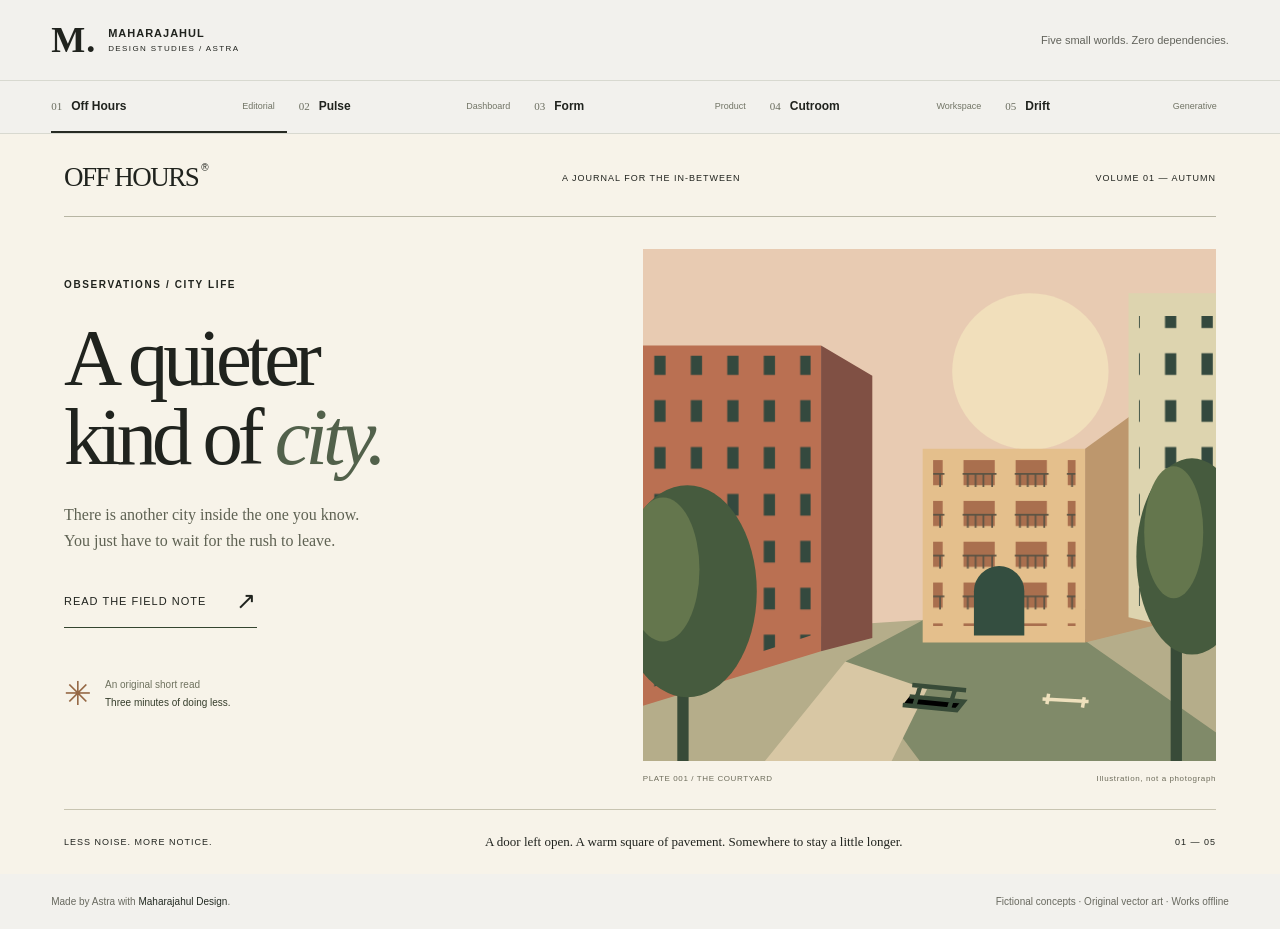
==== samples/index.html @ 19b581c2 "Publish Maharajahul Design with interactive showcase" ====
<!doctype html>
<html lang="en">
<head>
  <meta charset="utf-8">
  <meta name="viewport" content="width=device-width, initial-scale=1">
  <meta name="description" content="Five small, interactive design studies made with Maharajahul Design. No frameworks or external assets.">
  <title>Off Hours · Maharajahul Design</title>
  <link rel="icon" href="data:,">
  <link rel="stylesheet" href="styles.css">
  <script src="app.js" defer></script>
</head>
<body>
  <header class="gallery-bar">
    <a class="gallery-brand" href="#edition"><span class="brand-mark">M.</span><span>MAHARAJAHUL <b>DESIGN STUDIES / ASTRA</b></span></a>
    <span class="gallery-note">Five small worlds. Zero dependencies.</span>
  </header>
  <nav class="gallery-nav" aria-label="Design studies">
    <a href="#edition" aria-current="page"><span>01</span> Off Hours <small>Editorial</small></a>
    <a href="#pulse"><span>02</span> Pulse <small>Dashboard</small></a>
    <a href="#form"><span>03</span> Form <small>Product</small></a>
    <a href="#cutroom"><span>04</span> Cutroom <small>Workspace</small></a>
    <a href="#drift"><span>05</span> Drift <small>Generative</small></a>
  </nav>
  <main>
    <section class="study edition" id="edition" aria-labelledby="edition-title">
      <div class="edition-masthead"><strong>OFF HOURS<span>®</span></strong><span>A JOURNAL FOR THE IN-BETWEEN</span><span>VOLUME 01 — AUTUMN</span></div>
      <div class="edition-grid">
        <div class="edition-copy"><p class="eyebrow">OBSERVATIONS / CITY LIFE</p><h1 id="edition-title">A quieter<br>kind of <em>city.</em></h1><p class="edition-deck">There is another city inside the one you know. You just have to wait for the rush to leave.</p><button class="text-button" id="read-essay">Read the field note <span aria-hidden="true">↗</span></button><div class="edition-byline"><span class="small-sun" aria-hidden="true">✳</span><span>An original short read<br><b>Three minutes of doing less.</b></span></div></div>
        <figure class="city-art">
          <svg viewBox="0 0 660 590" role="img" aria-label="Original geometric illustration of a sunlit city courtyard in terracotta, stone and forest green">
            <defs><pattern id="windows" width="42" height="54" patternUnits="userSpaceOnUse"><rect x="13" y="12" width="13" height="25" fill="#34493e"/></pattern><pattern id="balconies" width="60" height="47" patternUnits="userSpaceOnUse"><path d="M9 8h36v29H9z" fill="#a96f4e"/><path d="M8 24h39M14 24v15M23 24v15M32 24v15M42 24v15" stroke="#5c5343" stroke-width="2"/></pattern></defs>
            <rect width="660" height="590" fill="#e8cbb2"/><circle cx="446" cy="141" r="90" fill="#f1dfbb"/>
            <path d="M0 448 660 405v185H0" fill="#b5ad8a"/><path d="m233 475 176-94 251 176v33H319" fill="#808a69"/>
            <path d="M0 111h205v352L0 526" fill="#ba7052"/><path d="m205 111 59 35v302l-59 15" fill="#805044"/><path d="M0 123h193v322L0 508" fill="url(#windows)"/>
            <path d="M322 230h187v223H322" fill="#e4bf8c"/><path d="m509 230 77-56v260l-77 19" fill="#bd976d"/><path d="M334 243h164v191H334" fill="url(#balconies)"/>
            <path d="M559 51h101v396l-101-23" fill="#ddd4af"/><path d="M571 77h89v334h-89" fill="url(#windows)"/>
            <path d="M381 445v-51a29 29 0 0 1 58 0v51" fill="#344e40"/><path d="m233 475 94 32-41 83H140" fill="#d8c7a4"/>
            <path d="M46 590V410M614 590V370" stroke="#384b38" stroke-width="13"/>
            <g fill="#465b3e"><ellipse cx="51" cy="394" rx="80" ry="122"/><ellipse cx="632" cy="354" rx="64" ry="113"/></g>
            <g fill="#64764d"><ellipse cx="23" cy="369" rx="42" ry="83"/><ellipse cx="611" cy="326" rx="34" ry="76"/></g>
            <path d="m307 515 62 6-8 10-62-6M310 502l62 6M319 504l-7 23m47-19-7 22" stroke="#384b38" stroke-width="5"/>
            <path d="m460 518 53 3m-46-9-2 12m43-8-2 12" stroke="#eee0bc" stroke-width="4"/>
          </svg>
          <figcaption><span>PLATE 001 / THE COURTYARD</span><span>Illustration, not a photograph</span></figcaption>
        </figure>
      </div>
      <div class="edition-foot"><span>LESS NOISE. MORE NOTICE.</span><p>A door left open. A warm square of pavement. Somewhere to stay a little longer.</p><span>01 — 05</span></div>
    </section>

    <section class="study pulse" id="pulse" hidden aria-labelledby="pulse-title">
      <div class="app-heading"><strong class="pulse-brand">p<span>u</span>lse<span class="status-dot"></span></strong><span class="tag">SIMULATED HOME DATA</span><span>Home / Overview</span></div>
      <div class="pulse-title"><div><p class="eyebrow">YOUR ENERGY, IN PERSPECTIVE</p><h1 id="pulse-title">A little more <em>balance.</em></h1></div><div class="segmented" aria-label="Chart period"><button data-period="today" aria-pressed="true">Today</button><button data-period="yesterday" aria-pressed="false">Yesterday</button></div></div>
      <div class="energy-grid">
        <div class="energy-chart"><div class="chart-top"><div><p class="eyebrow">ENERGY CONSUMED</p><div class="big-number"><span id="energy-total">13.4</span><span>kWh</span></div></div><span class="chart-key">● 2-hour intervals</span></div>
          <svg class="consumption-chart" viewBox="0 0 680 210" role="img" aria-labelledby="chart-title"><title id="chart-title">Today's simulated energy consumption in kilowatt-hours per two-hour interval</title><defs><linearGradient id="chart-fill" x1="0" y1="0" x2="0" y2="1"><stop stop-color="#b5dca2" stop-opacity=".65"/><stop offset="1" stop-color="#b5dca2" stop-opacity="0"/></linearGradient></defs><g stroke="#dbe1d6" stroke-dasharray="3 6"><path d="M0 35h680M0 100h680M0 165h680"/></g><path id="energy-area" fill="url(#chart-fill)"/><path id="energy-line" fill="none" stroke="#3f643e" stroke-width="3" stroke-linecap="round" stroke-linejoin="round"/></svg>
          <div class="chart-axis"><span>00:00</span><span>06:00</span><span>12:00</span><span>18:00</span><span>22:00</span></div><p class="chart-detail" id="energy-peak"></p>
        </div>
        <div class="battery-card"><p class="eyebrow">STORED FOR LATER</p><div class="battery-ring"><div><strong>72<span>%</span></strong><span>HOME BATTERY</span></div></div><p>Some sunshine,<br>saved for tonight.</p><span class="battery-note">Illustrative storage level</span></div>
        <div class="energy-insight"><span class="insight-symbol" aria-hidden="true">↳</span><div><p class="eyebrow">YOUR NEXT SMALL CHANGE</p><h2>Let the car charge after dark.</h2><p>Schedule a sample overnight charging session.</p></div><button class="switch" id="charging" aria-pressed="false" aria-label="Schedule overnight charging"><span></span></button></div>
        <p class="charging-note" id="charging-note" aria-live="polite">Not scheduled · no additional energy planned.</p>
      </div>
    </section>

    <section class="study form" id="form" hidden aria-labelledby="form-title">
      <div class="form-heading"><strong>f o r m<span> / objects for living</span></strong><span>THE FIRST COLLECTION — 001</span></div>
      <div class="product-grid"><div class="lamp-stage"><span class="product-plate">STUDY NO. 01<br>THE EVERYDAY LAMP</span>
        <svg viewBox="0 0 640 650" role="img" aria-label="Original adjustable-color table lamp illustration" id="lamp-art"><defs><radialGradient id="lamp-halo"><stop stop-color="#ffdaa0" stop-opacity=".8"/><stop offset="1" stop-color="#ffdaa0" stop-opacity="0"/></radialGradient><linearGradient id="lamp-shade"><stop stop-color="#fff" stop-opacity=".28"/><stop offset=".5" stop-color="#fff" stop-opacity="0"/><stop offset="1" stop-color="#000" stop-opacity=".2"/></linearGradient><radialGradient id="lamp-shadow"><stop stop-color="#3b3027" stop-opacity=".25"/><stop offset="1" stop-color="#3b3027" stop-opacity="0"/></radialGradient></defs>
          <circle cx="320" cy="302" r="214" fill="#e8ddcd"/><ellipse cx="334" cy="555" rx="177" ry="27" fill="url(#lamp-shadow)"/><ellipse id="lamp-light" cx="320" cy="448" rx="205" ry="141" fill="url(#lamp-halo)"/>
          <path d="M369 541c78 30 137-20 184 25" fill="none" stroke="#756d60" stroke-width="3"/>
          <ellipse cx="320" cy="536" rx="95" ry="19" class="lamp-finish"/><rect x="226" y="520" width="188" height="16" rx="7" class="lamp-finish"/><ellipse cx="320" cy="520" rx="94" ry="18" class="lamp-finish"/><ellipse cx="320" cy="519" rx="94" ry="18" fill="url(#lamp-shade)"/>
          <rect x="307" y="261" width="26" height="263" rx="12" class="lamp-finish"/><rect x="307" y="261" width="26" height="263" rx="12" fill="url(#lamp-shade)"/>
          <path d="M167 288c10-111 67-148 153-148s143 37 153 148z" class="lamp-finish"/><path d="M167 288c10-111 67-148 153-148s143 37 153 148z" fill="url(#lamp-shade)"/><ellipse cx="320" cy="288" rx="153" ry="23" class="lamp-finish"/><ellipse cx="320" cy="289" rx="140" ry="14" fill="#ecd7af"/><ellipse cx="320" cy="290" rx="65" ry="8" fill="#fff0d1"/>
        </svg><span class="product-caption">Soft edges. A warm place to land.</span></div>
        <div class="product-copy"><p class="eyebrow">LESS, BUT A LITTLE BETTER.</p><h1 id="form-title">Good light.<br><em>Quiet company.</em></h1><p class="product-description">One considered curve. A pool of warm light. A small object that makes the end of the day feel like yours.</p><div class="product-price">£148 <span>Concept price · not for sale</span></div>
          <fieldset class="finishes"><legend>01 / Finish <span id="finish-label">Terracotta</span></legend><label style="--swatch:#ae6046"><input type="radio" name="finish" value="Terracotta" checked><span>Terracotta</span></label><label style="--swatch:#e2dbc8"><input type="radio" name="finish" value="Chalk"><span>Chalk</span></label><label style="--swatch:#454a44"><input type="radio" name="finish" value="Graphite"><span>Graphite</span></label></fieldset>
          <div class="light-control"><label for="brightness">02 / Light level <output id="light-output" for="brightness">70%</output></label><input id="brightness" type="range" min="0" max="100" value="70"></div><button class="product-action" id="review-lamp">Review your configuration <span aria-hidden="true">↗</span></button><p class="product-detail">A local interactive concept. No account. No checkout.</p>
        </div>
      </div>
    </section>

    <section class="study cutroom" id="cutroom" hidden aria-labelledby="cutroom-title">
      <div class="cutroom-heading"><strong><span aria-hidden="true">▧</span> CUTROOM</strong><span id="cutroom-title">A day, in four moments <b>Browser editor study</b></span><span class="tag">LOCAL PREVIEW</span></div>
      <div class="editor-body"><aside class="clip-bin" aria-label="Scene selection"><p class="eyebrow">THE SELECTS <span>04</span></p><button class="clip" data-clip="0" aria-pressed="true"><span class="clip-thumb dawn"></span><span>01 — First light<small>00:00 — 00:04</small></span></button><button class="clip" data-clip="1" aria-pressed="false"><span class="clip-thumb noon"></span><span>02 — Long shadows<small>00:04 — 00:08</small></span></button><button class="clip" data-clip="2" aria-pressed="false"><span class="clip-thumb dusk"></span><span>03 — Blue hour<small>00:08 — 00:12</small></span></button><button class="clip" data-clip="3" aria-pressed="false"><span class="clip-thumb night"></span><span>04 — Homeward<small>00:12 — 00:16</small></span></button><p class="bin-note">Four original vector scenes.<br>No video files loaded.</p></aside>
        <div class="editor-preview"><div class="preview-toolbar"><span>PROGRAM MONITOR</span><span>16:9 / VECTOR</span></div><div class="scene-preview dawn" id="scene-preview"><svg viewBox="0 0 960 540" role="img" aria-label="Layered mountain landscape with a setting sun"><circle cx="660" cy="183" r="60" class="scene-sun"/><path d="m0 350 183-185 172 166 140-221 234 256 137-175 94 87v262H0" class="mountain-far"/><path d="m0 386 257-161 231 201 207-199 265 147v166H0" class="mountain-mid"/><path d="M0 453q162-96 366 0t594-20v107H0" class="mountain-near"/><path d="M429 540q46-67 71-80t-13-32" fill="none" stroke="#f4d6ad" stroke-width="3" opacity=".45"/></svg><div class="scene-caption"><span>AN ORDINARY DAY</span><strong id="scene-name">First light.</strong></div><span class="frame-number" id="frame-number">01 / 04</span></div><div class="transport"><button id="rewind" aria-label="Back to beginning">↤</button><button id="play-cut" aria-pressed="false">▶ Play cut</button><output id="timecode" aria-live="off">00:00 / 00:16</output><span>Sketch sequence</span></div></div></div>
      <div class="timeline"><div class="timeline-heading"><span>SEQUENCE 01 <b>Four scenes. One small story.</b></span><span>16 SECONDS</span></div><div class="timeline-clips" aria-hidden="true"><span>FIRST LIGHT</span><span>LONG SHADOWS</span><span>BLUE HOUR</span><span>HOMEWARD</span></div><label class="scrub-label" for="playhead">Playhead <span>Drag to explore the cut</span></label><input id="playhead" type="range" min="0" max="16" value="0" step="0.05"></div>
    </section>

    <section class="study drift" id="drift" hidden aria-labelledby="drift-title">
      <canvas id="terrain" aria-label="Animated line drawing of a rolling abstract landscape"></canvas>
      <div class="drift-heading"><strong>DRIFT<span> / a field in motion</span></strong><span>PROCEDURAL STUDY — 005</span></div>
      <div class="drift-copy"><p class="eyebrow">NOT EVERYTHING NEEDS TO GO SOMEWHERE.</p><h1 id="drift-title">Find your<br><em>own frequency.</em></h1><p>An imaginary landscape, drawn one line at a time.<br>Move across the field. Change its character. Stay awhile.</p></div>
      <div class="drift-controls"><div class="relief-control"><label for="relief">RELIEF <output id="relief-output" for="relief">55%</output></label><input id="relief" type="range" min="10" max="90" value="55"></div><button id="field-color" aria-pressed="false">Palette: Ember</button><button id="pause-field" aria-pressed="false">Pause field</button><span>CANVAS 2D<br>NO TEXTURES / NO SIMULATION CLAIM</span></div>
    </section>
  </main>
  <footer class="gallery-footer"><span>Made by Astra with <b>Maharajahul Design</b>.</span><span>Fictional concepts · Original vector art · Works offline</span></footer>
  <dialog id="detail-dialog" aria-labelledby="dialog-title"><button class="dialog-close" id="close-dialog" aria-label="Close dialog">×</button><p class="eyebrow" id="dialog-kicker"></p><h2 id="dialog-title"></h2><div id="dialog-body"></div></dialog>
</body>
</html>
---- samples/styles.css ----
*{box-sizing:border-box}html{color-scheme:light;scroll-behavior:smooth}body{margin:0;background:#f2f1ed;color:#20231e;font-family:Arial,Helvetica,sans-serif}button,input,a{-webkit-tap-highlight-color:transparent}button,input{font:inherit}button,a{touch-action:manipulation}button{cursor:pointer}a{color:inherit;text-decoration:none}button{color:inherit}button:focus-visible,a:focus-visible,input:focus-visible{outline:3px solid #997226;outline-offset:5px}button{border:0}button:hover{filter:brightness(.94)}[hidden]{display:none!important}h1,h2,p,figure{margin:0}svg{display:block;width:100%;height:auto}button:disabled{cursor:default}input[type=range]{width:100%;accent-color:currentColor;cursor:pointer}input[type=radio]{accent-color:#5e5140}button{min-height:44px}.eyebrow{font-size:10px;font-weight:600;letter-spacing:1.6px;line-height:1.5}.gallery-bar{max-width:1600px;margin:auto;display:flex;align-items:center;justify-content:space-between;padding:22px 4%;gap:20px}.gallery-brand{display:flex;align-items:center;gap:12px;font-size:11px;font-weight:700;letter-spacing:1px}.brand-mark{font-family:Georgia,serif;font-size:36px;line-height:1}.gallery-brand b{display:block;font-size:8px;font-weight:400;letter-spacing:1.4px;margin-top:5px}.gallery-note{font-size:11px;color:#62635b}.gallery-nav{display:grid;grid-template-columns:repeat(5,minmax(0,1fr));max-width:1600px;margin:auto;border-top:1px solid #d8d9d0;border-bottom:1px solid #d8d9d0;padding:0 4%}.gallery-nav a{padding:18px 12px;font-size:12px;font-weight:600;border-bottom:2px solid transparent;display:flex;align-items:center;gap:9px}.gallery-nav a:first-child{padding-left:0}.gallery-nav a[aria-current]{border-bottom-color:#272b23}.gallery-nav a span{font:11px Georgia,serif;color:#6b6e60}.gallery-nav small{margin-left:auto;font-size:9px;font-weight:400;color:#717465}.gallery-footer{max-width:1600px;padding:22px 4%;margin:auto;font-size:10px;color:#696a60;display:flex;gap:15px;justify-content:space-between}.gallery-footer b{font-weight:500;color:#252c24}.study{max-width:1600px;margin:auto;min-height:690px;overflow:hidden}.tag{font-size:9px;letter-spacing:1px;padding:8px 11px;border:1px solid currentColor;border-radius:30px}.edition{background:#f7f3e9;padding:28px 5% 0}.edition-masthead{display:flex;justify-content:space-between;align-items:center;padding-bottom:23px;border-bottom:1px solid #b7b5a3;gap:20px;font-size:9px;letter-spacing:1px}.edition-masthead strong{font-family:Georgia,serif;font-size:27px;font-weight:400;letter-spacing:-1.5px}.edition-masthead strong span{font:10px Arial;vertical-align:top;margin-left:3px}.edition-grid{display:grid;grid-template-columns:1fr 1.1fr;gap:5%;padding-top:32px}.edition-copy{padding:28px 0}.edition h1{font:clamp(55px,6.3vw,96px)/.98 Georgia,serif;letter-spacing:-5px;margin:26px 0}.edition h1 em{font-weight:400;color:#52614b}.edition-deck{max-width:310px;font:16px/1.65 Georgia,serif;color:#5f6253}.text-button{background:none;padding:12px 0;margin-top:20px;border-bottom:1px solid #34452f;font-size:11px;text-transform:uppercase;letter-spacing:1px;display:flex;align-items:center;gap:30px}.text-button span{font-size:24px}.edition-byline{display:flex;align-items:center;gap:13px;margin-top:36px;font-size:10px;line-height:1.8;color:#6f725f}.edition-byline b{font-weight:400;color:#353d2b}.small-sun{font-size:33px;color:#956845}.city-art svg{max-height:540px;object-fit:cover}.city-art figcaption{display:flex;justify-content:space-between;gap:16px;font-size:8px;letter-spacing:.6px;padding-top:13px;color:#6d6c5b}.edition-foot{margin-top:26px;padding:22px 0;display:flex;align-items:center;justify-content:space-between;gap:24px;border-top:1px solid #c8c4b1;font-size:9px;letter-spacing:1px}.edition-foot p{font:13px/1.5 Georgia,serif;letter-spacing:0;max-width:430px}.edition-foot>span:last-child{white-space:nowrap}
.pulse{background:#e8ece3;padding:30px 5% 45px;color:#263929}.app-heading{display:flex;justify-content:space-between;align-items:center;gap:20px}.app-heading>span:last-child{font-size:11px}.pulse-brand{font-size:32px;letter-spacing:-2px;display:flex;align-items:center}.pulse-brand>span:first-child{font-weight:400}.status-dot{display:inline-block;width:7px;height:7px;background:#4e8250;border-radius:100%;margin-left:9px}.pulse-title{margin:42px 0 30px;display:flex;align-items:end;justify-content:space-between;gap:25px}.pulse h1{font:clamp(30px,3.8vw,53px)/1.15 Georgia,serif;letter-spacing:-1.6px;margin-top:12px}.pulse h1 em{font-weight:400}.segmented{display:flex;background:#dbe2d3;padding:4px;border-radius:30px;flex-shrink:0}.segmented button{background:none;padding:10px 20px;font-size:11px;border-radius:24px}.segmented button[aria-pressed=true]{background:#30482e;color:#f8faef}.energy-grid{display:grid;grid-template-columns:minmax(0,2fr) minmax(230px,1fr);gap:18px}.energy-chart{background:#f9faf5;border-radius:15px;padding:26px 30px 20px}.chart-top{display:flex;justify-content:space-between;align-items:center;gap:15px}.big-number{font-size:56px;letter-spacing:-3px;margin-top:10px}.big-number>span:last-child{font-size:19px;letter-spacing:-.5px;margin-left:8px;color:#6e7b63}.chart-key{font-size:10px;color:#607256}.consumption-chart{margin-top:15px;max-height:240px}.chart-axis{display:flex;justify-content:space-between;color:#747d69;font-size:9px}.chart-detail{font-size:10px;margin-top:17px;color:#677560}.battery-card{background:#263c2d;color:#e3eccf;border-radius:15px;padding:26px;display:flex;flex-direction:column;align-items:center;justify-content:space-between}.battery-card>.eyebrow{align-self:start;font-size:9px;color:#b3c2a3}.battery-ring{width:165px;height:165px;border-radius:50%;background:conic-gradient(#c5dd95 0 72%,#486044 72%);display:grid;place-items:center;transform:rotate(-90deg);margin:24px 0 16px}.battery-ring>div{width:153px;height:153px;border-radius:50%;background:#263c2d;display:flex;align-items:center;justify-content:center;flex-direction:column;transform:rotate(90deg)}.battery-ring strong{font-size:55px;font-weight:400;letter-spacing:-2px}.battery-ring strong span{font-size:21px}.battery-ring>div>span{font-size:8px;letter-spacing:1px;margin-top:7px}.battery-card>p:not(.eyebrow){font:23px/1.25 Georgia,serif;text-align:center}.battery-note{font-size:9px;color:#b3c2a3;margin-top:20px}.energy-insight{grid-column:1/-1;display:flex;gap:24px;align-items:center;background:#dce4d1;padding:23px 27px;border-radius:12px}.insight-symbol{font:44px Georgia;color:#6e865e}.energy-insight h2{font-size:16px;margin:6px 0 7px;font-weight:500}.energy-insight p:last-child{font-size:11px;color:#617456}.switch{margin-left:auto;min-width:54px;border-radius:30px;background:#9aa68e;padding:6px;min-height:32px;height:32px}.switch span{display:block;width:20px;height:20px;background:#fff;border-radius:50%;transition:transform .2s}.switch[aria-pressed=true]{background:#365536}.switch[aria-pressed=true] span{transform:translateX(22px)}.charging-note{grid-column:1/-1;font-size:10px;padding-left:8px;color:#56674a}
.form{background:#f6f2ea;padding:29px 5%;color:#453d32;--finish:#ae6046}.form-heading{display:flex;justify-content:space-between;align-items:center;gap:20px}.form-heading strong{font:28px Georgia,serif;white-space:nowrap}.form-heading strong span{font:10px Arial;letter-spacing:.5px;margin-left:12px}.form-heading>span{font-size:9px;letter-spacing:1px}.product-grid{display:grid;grid-template-columns:1.15fr 1fr;gap:7%;align-items:center;margin-top:27px}.lamp-stage{position:relative;background:#ece5d9;border-radius:50% 50% 3px 3px;align-self:stretch;display:flex;flex-direction:column;justify-content:center}.product-plate{position:absolute;top:32px;left:28px;font-size:8px;letter-spacing:1.5px;line-height:1.8}.lamp-stage svg{max-height:585px}.lamp-finish{fill:var(--finish);transition:fill .25s}.product-caption{display:block;text-align:center;padding:0 18px 26px;font:italic 13px Georgia,serif;color:#746352}.product-copy{padding:18px 0}.product-copy h1{font:clamp(39px,4.6vw,64px)/1.08 Georgia,serif;letter-spacing:-2.3px;margin:22px 0}.product-copy h1 em{font-weight:400;color:#8e7158}.product-description{font-size:13px;line-height:1.8;max-width:360px;color:#7c7061}.product-price{font:26px Georgia;margin:22px 0}.product-price span{font:9px Arial;margin-left:12px;color:#7c7061}.finishes{border:0;border-top:1px solid #d7cdbc;margin:0;padding:17px 0}.finishes legend{padding:0 12px 0 0;font-size:10px}.finishes legend span{margin-left:20px;color:#8a6b52}.finishes label{display:inline-flex;flex-direction:column;align-items:center;gap:8px;margin-right:18px;font-size:9px;cursor:pointer}.finishes input{appearance:none;width:30px;height:30px;border-radius:100%;background:var(--swatch);margin:6px;border:3px solid #f6f2ea;box-shadow:0 0 0 1px transparent;cursor:pointer}.finishes input:checked{box-shadow:0 0 0 1px #7c6a54}.light-control{border-top:1px solid #d7cdbc;padding-top:15px;margin-top:4px}.light-control label{display:flex;justify-content:space-between;font-size:10px}.light-control input{accent-color:#8d6145;margin:18px 0 20px;height:4px}.product-action{background:#534937;color:#f6f2ea;width:100%;padding:15px 18px;text-align:left;font-size:11px;display:flex;justify-content:space-between;align-items:center}.product-action span{font-size:22px}.product-detail{font-size:9px;margin-top:13px;text-align:center;color:#867764}
.cutroom{background:#171a1d;color:#e5e7e5;padding:25px 3% 30px}.cutroom-heading{display:flex;justify-content:space-between;align-items:center;gap:20px;padding-bottom:24px;border-bottom:1px solid #34383c}.cutroom-heading strong{font-size:15px;letter-spacing:2px}.cutroom-heading strong span{color:#c9e6a0;font-size:22px;vertical-align:middle}.cutroom-heading>span:not(.tag){font-size:11px;text-align:center}.cutroom-heading b{display:block;font-size:8px;font-weight:400;color:#a0a7a9;margin-top:5px}.cutroom-heading .tag{color:#c4d4b0;font-size:8px;border-color:#45513a}.editor-body{display:grid;grid-template-columns:190px minmax(0,1fr);gap:26px;padding-top:25px}.clip-bin>.eyebrow{color:#9ca5a4;font-size:9px;display:flex;justify-content:space-between;margin-bottom:18px}.clip{display:flex;align-items:center;gap:11px;background:none;border:1px solid transparent;padding:9px 7px;width:100%;border-radius:5px;text-align:left;margin:5px 0;font-size:10px}.clip[aria-pressed=true]{background:#2b3330;border-color:#56634b}.clip small{display:block;font:8px monospace;color:#a0aaa8;margin-top:7px}.clip-thumb{width:43px;height:43px;flex-shrink:0;border-radius:3px;background:var(--sky);position:relative;overflow:hidden}.clip-thumb:after{content:"";position:absolute;inset:5px 0 0;background:var(--middle);clip-path:polygon(0 100%,0 70%,40% 20%,70% 70%,100% 35%,100% 100%)}.bin-note{font-size:9px;line-height:1.8;color:#858f91;margin-top:25px}.preview-toolbar{font-size:8px;letter-spacing:1.2px;color:#9aa4a5;display:flex;justify-content:space-between;margin-bottom:14px}.scene-preview{background:var(--sky);aspect-ratio:16/9;position:relative;overflow:hidden}.scene-preview svg{height:100%;width:100%;position:absolute;inset:0}.dawn{--sky:#d9a477;--far:#bd7461;--middle:#835c59;--near:#494d50;--sun:#f4d7a2}.noon{--sky:#d9cbae;--far:#b4ab85;--middle:#827c56;--near:#444e3d;--sun:#efe2bb}.dusk{--sky:#718ca2;--far:#627b93;--middle:#485d7c;--near:#273f56;--sun:#d1cbb3}.night{--sky:#283b52;--far:#34485b;--middle:#24384a;--near:#152837;--sun:#d2d8c3}.mountain-far{fill:var(--far)}.mountain-mid{fill:var(--middle)}.mountain-near{fill:var(--near)}.scene-sun{fill:var(--sun)}.scene-caption{position:absolute;left:7%;bottom:11%;color:#fff2dd}.scene-caption span{display:block;font-size:8px;letter-spacing:3px;margin-bottom:12px}.scene-caption strong{font:clamp(24px,3.5vw,49px) Georgia,serif;letter-spacing:-1px}.frame-number{position:absolute;right:5%;bottom:9%;font:9px monospace;color:#fff2dd}.transport{display:flex;align-items:center;gap:12px;margin-top:10px}.transport button{background:#2a3034;border-radius:5px;padding:7px 13px;min-height:34px;font-size:11px}.transport #rewind{font-size:19px}.transport output{font:11px monospace;color:#c9d2cf}.transport>span{margin-left:auto;font-size:8px;color:#8e999b}.timeline{border-top:1px solid #353b40;margin-top:24px;padding-top:20px}.timeline-heading{display:flex;justify-content:space-between;font-size:9px;letter-spacing:1px;color:#cbd0cd}.timeline-heading b{font-weight:400;color:#8e999b;margin-left:13px;font-size:9px;letter-spacing:0}.timeline-clips{display:grid;grid-template-columns:repeat(4,minmax(0,1fr));gap:3px;margin:18px 0 13px}.timeline-clips span{background:#40594e;color:#d8e6c8;padding:17px 13px;font-size:8px;letter-spacing:1px;border-left:2px solid #b4ce92}.timeline-clips span:nth-child(2){background:#655b43}.timeline-clips span:nth-child(3){background:#3f536a}.timeline-clips span:nth-child(4){background:#344356}.scrub-label{font-size:9px;color:#bcc6c2;display:flex;justify-content:space-between}.scrub-label span{color:#8e999b}.timeline input{accent-color:#cbe4a4;height:10px;margin:13px 0 0}
.drift{position:relative;background:#142025;color:#f4dfc3;min-height:740px;padding:32px 5%;isolation:isolate;display:flex;flex-direction:column}.drift canvas{position:absolute;inset:0;width:100%;height:100%;z-index:-1}.drift-heading{display:flex;justify-content:space-between;align-items:center;gap:20px}.drift-heading strong{font-size:21px;letter-spacing:5px}.drift-heading strong span{font-size:9px;letter-spacing:1px;font-weight:400;margin-left:15px}.drift-heading>span{font-size:8px;letter-spacing:1.2px}.drift-copy{margin-top:65px;pointer-events:none;max-width:560px;text-shadow:0 1px 16px #142025}.drift-copy .eyebrow{font-size:9px;color:#d0b69b}.drift-copy h1{font:clamp(48px,5.3vw,76px)/1.03 Georgia,serif;letter-spacing:-3px;margin:24px 0}.drift-copy h1 em{font-weight:400;color:#e4ae79}.drift-copy>p:last-child{font-size:11px;line-height:1.8;color:#d2c8b9}.drift-controls{margin-top:auto;display:flex;align-items:center;gap:24px;padding-top:45px}.relief-control{background:#152126e8;border:1px solid #435050;border-radius:7px;padding:13px 16px;min-width:180px}.relief-control label{display:flex;justify-content:space-between;font-size:8px;letter-spacing:1px}.relief-control input{accent-color:#e8b882;height:4px;margin:16px 0 2px}.drift-controls button{border:1px solid #435050;background:#152126e8;color:#f4dfc3;border-radius:6px;padding:12px 18px;font-size:10px}.drift-controls>span{margin-left:auto;font-size:7px;line-height:1.8;letter-spacing:1.2px;text-align:right;color:#b3bebb}.drift-controls button:hover{background:#263435}dialog{width:min(540px,calc(100% - 32px));padding:42px;background:#f7f3e9;border:1px solid #b9b5a3;color:#393d30;box-shadow:0 24px 100px #14202555}dialog::backdrop{background:#162322aa;backdrop-filter:blur(5px)}.dialog-close{position:absolute;top:8px;right:10px;font-size:26px;background:none;width:42px}dialog h2{font:36px/1.1 Georgia;margin:15px 0 25px;letter-spacing:-1px}dialog #dialog-body{font:15px/1.8 Georgia}dialog p+p{margin-top:16px}dialog dl{display:grid;grid-template-columns:1fr 1fr;gap:8px;font:13px/1.8 Arial}dialog dd{margin:0;text-align:right}dialog .dialog-note{font:11px/1.7 Arial;margin-top:20px;color:#6f735f}
.gallery-nav{position:sticky;top:0;z-index:10;background:#f2f1ed}.study{scroll-margin-top:65px}
@media(min-width:1500px){.edition-grid{gap:7%}.edition-copy{padding-left:4%}.study{border-left:1px solid #d8d9d0;border-right:1px solid #d8d9d0}}
@media(max-width:1000px){.gallery-nav small{display:none}.energy-grid{grid-template-columns:minmax(0,1.8fr) minmax(210px,1fr)}.product-grid{gap:4%}.product-copy h1{font-size:43px}.editor-body{grid-template-columns:165px minmax(0,1fr);gap:18px}.edition-masthead>span:nth-child(2){display:none}.edition h1{font-size:68px}.city-art{align-self:center}.drift-controls{gap:12px}.drift-controls>span{display:none}}
@media(max-width:680px){.gallery-bar{padding:16px 5%}.gallery-note{display:none}.gallery-nav{padding:0 3%}.gallery-nav a{display:flex;flex-direction:column;align-items:center;gap:7px;font-size:10px;padding:13px 2px!important}.gallery-nav a span{font-size:9px}.gallery-footer{padding:18px 5%;font-size:9px;flex-direction:column;gap:7px}.study{min-height:0}.edition{padding:22px 6% 0}.edition-masthead strong{font-size:23px}.edition-masthead>span{font-size:7px}.edition-grid{grid-template-columns:1fr;gap:25px;padding-top:24px}.edition-copy{padding:0}.edition h1{font-size:64px;letter-spacing:-3.5px;margin:18px 0}.edition-deck{font-size:15px;max-width:340px}.edition-byline{margin-top:23px}.city-art svg{max-height:none}.city-art figcaption{font-size:7px}.edition-foot{flex-wrap:wrap;gap:14px}.edition-foot p{order:3;font-size:12px}.edition-foot>span:last-child{margin-left:auto}.pulse{padding:24px 5%}.app-heading>span:last-child{display:none}.pulse-title{margin:30px 0 23px;display:block}.pulse h1{font-size:35px;letter-spacing:-1.5px}.segmented{display:inline-flex;margin-top:22px}.energy-grid{grid-template-columns:1fr}.energy-chart{padding:22px 20px}.chart-key{font-size:8px}.big-number{font-size:48px}.battery-card{padding:24px;display:grid;grid-template-columns:1fr 1fr;gap:12px}.battery-ring{grid-column:2;grid-row:1/4;width:125px;height:125px;margin:0;justify-self:end}.battery-ring>div{width:115px;height:115px}.battery-ring strong{font-size:42px}.battery-ring>div>span{font-size:6px}.battery-card>.eyebrow{font-size:8px}.battery-card>p:not(.eyebrow){text-align:left;font-size:22px}.battery-note{margin:0;font-size:8px}.energy-insight{padding:20px 17px;gap:12px}.insight-symbol{display:none}.energy-insight h2{font-size:14px}.energy-insight p:last-child{font-size:10px;line-height:1.5}.energy-insight .eyebrow{font-size:8px}.form{padding:25px 6%}.form-heading>span{display:none}.form-heading strong{font-size:28px}.product-grid{grid-template-columns:1fr;margin-top:28px;gap:27px}.lamp-stage{min-height:0}.lamp-stage svg{max-height:410px}.product-plate{font-size:7px;top:28px;left:20px}.product-caption{padding-bottom:20px}.product-copy{padding:0}.product-copy h1{font-size:47px}.product-description{max-width:none}.cutroom{padding:23px 5%}.cutroom-heading{flex-wrap:wrap;gap:15px}.cutroom-heading>span:not(.tag){order:3;width:100%;text-align:left}.cutroom-heading b{display:inline;margin-left:12px}.cutroom-heading strong{font-size:13px}.editor-body{display:flex;flex-direction:column-reverse;gap:20px}.clip-bin{display:grid;grid-template-columns:1fr 1fr;gap:4px}.clip-bin>.eyebrow{grid-column:1/-1;margin:0 0 5px}.clip{margin:0;gap:8px;font-size:9px;padding:7px 5px}.clip-thumb{width:33px;height:33px}.clip small{font-size:7px}.bin-note{grid-column:1/-1;margin-top:8px;font-size:8px}.bin-note br{display:none}.scene-caption strong{font-size:26px}.scene-caption span{font-size:6px;letter-spacing:2px;margin-bottom:6px}.transport{gap:8px}.transport>span{display:none}.transport output{font-size:10px;margin-left:auto}.timeline-heading b{display:none}.timeline-clips span{font-size:6px;letter-spacing:0;padding:15px 6px}.timeline{margin-top:20px}.drift{padding:26px 6%;min-height:750px}.drift-heading>span{display:none}.drift-heading strong{font-size:19px}.drift-heading strong span{font-size:8px;margin-left:7px}.drift-copy{margin-top:55px}.drift-copy h1{font-size:52px;letter-spacing:-2.5px}.drift-copy .eyebrow{font-size:7px;letter-spacing:1.2px}.drift-copy>p:last-child{font-size:10px}.drift-copy br:last-child{display:none}.drift-controls{display:grid;grid-template-columns:1fr 1fr;gap:10px}.relief-control{grid-column:1/-1;min-width:0}.drift-controls button{padding:10px;font-size:9px}dialog{padding:35px 25px}dialog h2{font-size:31px}}
@media(prefers-reduced-motion:reduce){html{scroll-behavior:auto}*,*:before,*:after{transition:none!important}}
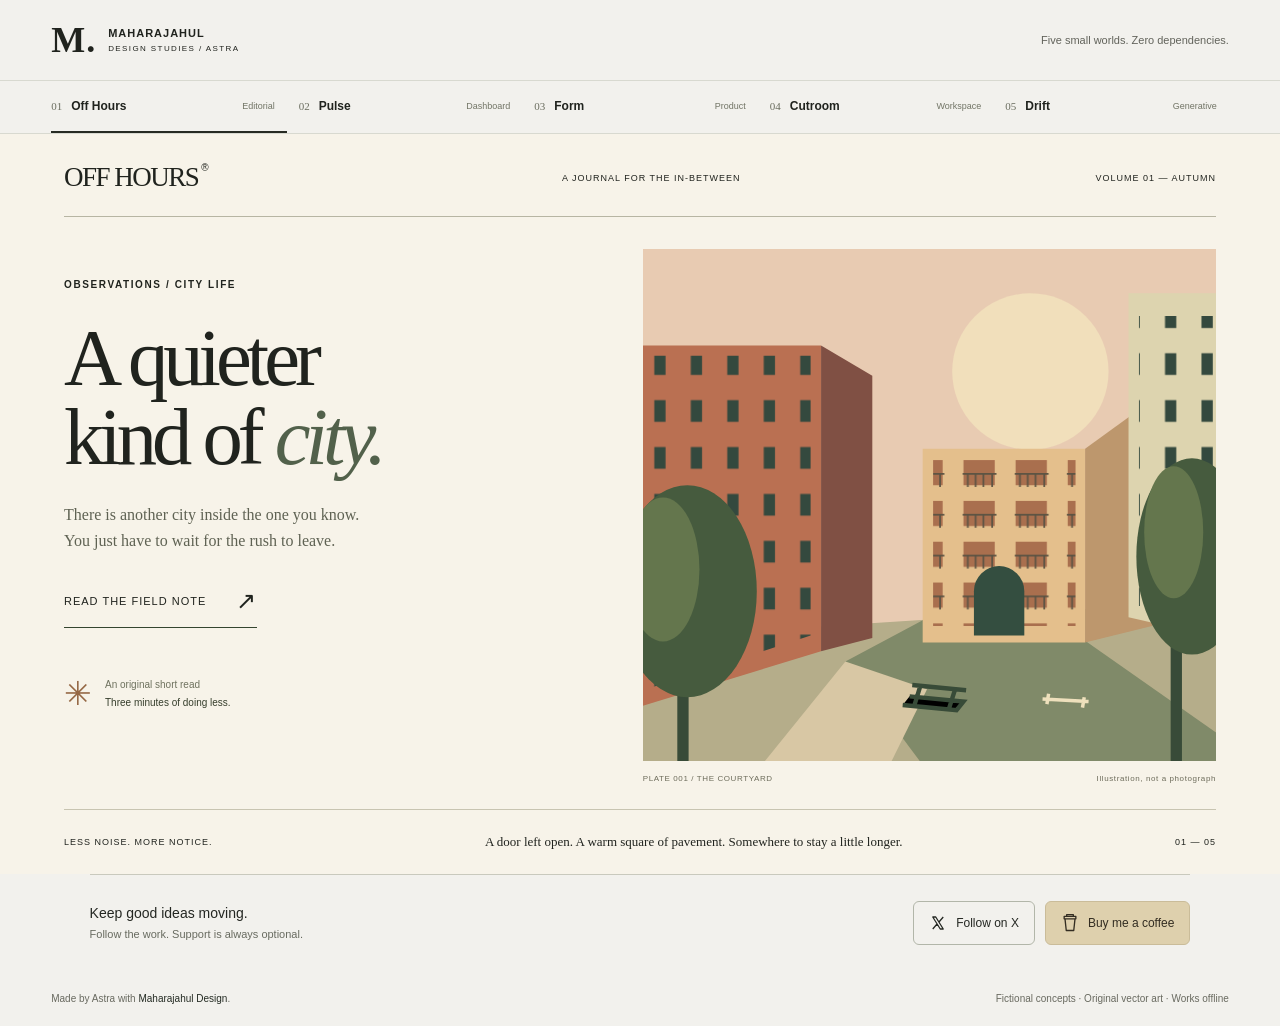
==== commit e6e807ea: "Add follow and optional support buttons to design demos" ====
--- a/samples/index.html
+++ b/samples/index.html
@@ -7,6 +7,7 @@
   <title>Off Hours · Maharajahul Design</title>
   <link rel="icon" href="data:,">
   <link rel="stylesheet" href="styles.css">
+  <link rel="stylesheet" href="../assets/support-links.css">
   <script src="app.js" defer></script>
 </head>
 <body>
@@ -92,6 +93,7 @@
       <div class="drift-controls"><div class="relief-control"><label for="relief">RELIEF <output id="relief-output" for="relief">55%</output></label><input id="relief" type="range" min="10" max="90" value="55"></div><button id="field-color" aria-pressed="false">Palette: Ember</button><button id="pause-field" aria-pressed="false">Pause field</button><span>CANVAS 2D<br>NO TEXTURES / NO SIMULATION CLAIM</span></div>
     </section>
   </main>
+  <aside class="creator-support" aria-label="Creator and community"><p>Keep good ideas moving.<span>Follow the work. Support is always optional.</span></p><nav class="creator-links" aria-label="Follow and support"><a href="https://x.com/ToolBraidComp" target="_blank" rel="noopener noreferrer" aria-label="Follow @ToolBraidComp on X (opens in a new tab)"><svg viewBox="0 0 24 24" aria-hidden="true"><path d="M5 4h4l10 16h-4L5 4Zm0 16 6-7m2-2 6-7" fill="none" stroke="currentColor" stroke-width="1.7" stroke-linejoin="round"/></svg><span>Follow on X</span></a><a class="creator-coffee" href="https://buymeacoffee.com/dumitrescup" target="_blank" rel="noopener noreferrer" aria-label="Buy me a coffee — optional support (opens in a new tab)"><svg viewBox="0 0 20 24" aria-hidden="true"><path d="M4 7h12l-1.5 14h-9L4 7Zm-1-3h14v3H3V4Zm3-2h8v2H6V2Z" fill="none" stroke="currentColor" stroke-width="1.6" stroke-linejoin="round"/></svg><span>Buy me a coffee</span></a></nav></aside>
   <footer class="gallery-footer"><span>Made by Astra with <b>Maharajahul Design</b>.</span><span>Fictional concepts · Original vector art · Works offline</span></footer>
   <dialog id="detail-dialog" aria-labelledby="dialog-title"><button class="dialog-close" id="close-dialog" aria-label="Close dialog">×</button><p class="eyebrow" id="dialog-kicker"></p><h2 id="dialog-title"></h2><div id="dialog-body"></div></dialog>
 </body>
--- a/assets/support-links.css
+++ b/assets/support-links.css
@@ -0,0 +1,7 @@
+.creator-support{box-sizing:border-box;width:86%;max-width:1440px;margin:0 auto;padding:26px 0;display:flex;align-items:center;justify-content:space-between;gap:22px;border-top:1px solid #c9c9bd;color:#242722;font-family:Arial,Helvetica,sans-serif}
+.creator-support>p{margin:0;font-size:14px;line-height:1.65;letter-spacing:0}.creator-support>p>span{display:block;font-size:11px;color:#686b60}
+.creator-links{display:flex;flex-wrap:wrap;gap:10px;align-items:center}.creator-links a{box-sizing:border-box;display:inline-flex;align-items:center;justify-content:center;gap:9px;min-height:44px;padding:10px 15px;border:1px solid #b2b6a9;border-radius:6px;color:inherit;background:transparent;text-decoration:none;font:12px/1.2 Arial,Helvetica,sans-serif;white-space:nowrap;transition:background .18s,border-color .18s}
+.creator-links a:hover{background:#2427220a;border-color:#59634e}.creator-links a:focus-visible{outline:2px solid currentColor;outline-offset:4px}.creator-links a.creator-coffee{background:#ded0ad;border-color:#cabc99;color:#332d22}.creator-links a.creator-coffee:hover{background:#e9ddc0}.creator-links svg{display:block;flex:0 0 18px;width:18px;height:20px}
+.creator-support-dark{border-color:#cce5db24;color:#e7ece3}.creator-support-dark>p>span{color:#aebfbb}.creator-support-dark .creator-links a{border-color:#c5d6ce59}.creator-support-dark .creator-links a:hover{background:#c5d6ce12;border-color:#b4c6b5}.creator-support-dark .creator-links a.creator-coffee{background:#dfe6d7;border-color:#dfe6d7;color:#182823}.creator-support-dark .creator-links a.creator-coffee:hover{background:#edf1e8}
+@media(max-width:700px){.creator-support{width:88%;align-items:flex-start;flex-direction:column;padding:25px 0;gap:17px}.creator-links{width:100%;gap:8px}.creator-links a{padding:11px 12px;font-size:11px}}
+@media(prefers-reduced-motion:reduce){.creator-links a{transition:none}}
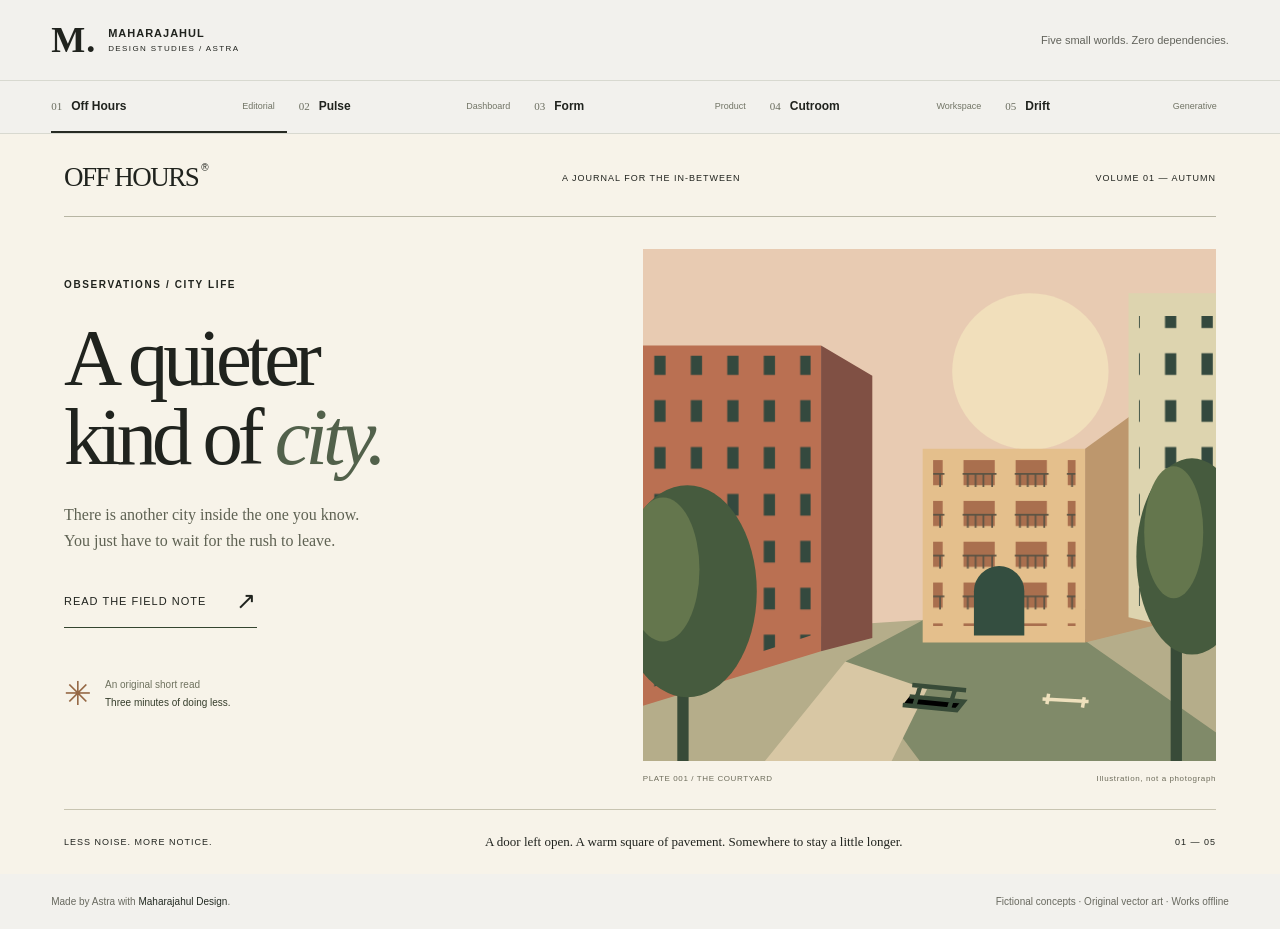
==== commit ade6c8b5: "Keep support buttons in README and restore unchanged application interface" ====
--- a/samples/index.html
+++ b/samples/index.html
@@ -7,7 +7,6 @@
   <title>Off Hours · Maharajahul Design</title>
   <link rel="icon" href="data:,">
   <link rel="stylesheet" href="styles.css">
-  <link rel="stylesheet" href="../assets/support-links.css">
   <script src="app.js" defer></script>
 </head>
 <body>
@@ -93,7 +92,6 @@
       <div class="drift-controls"><div class="relief-control"><label for="relief">RELIEF <output id="relief-output" for="relief">55%</output></label><input id="relief" type="range" min="10" max="90" value="55"></div><button id="field-color" aria-pressed="false">Palette: Ember</button><button id="pause-field" aria-pressed="false">Pause field</button><span>CANVAS 2D<br>NO TEXTURES / NO SIMULATION CLAIM</span></div>
     </section>
   </main>
-  <aside class="creator-support" aria-label="Creator and community"><p>Keep good ideas moving.<span>Follow the work. Support is always optional.</span></p><nav class="creator-links" aria-label="Follow and support"><a href="https://x.com/ToolBraidComp" target="_blank" rel="noopener noreferrer" aria-label="Follow @ToolBraidComp on X (opens in a new tab)"><svg viewBox="0 0 24 24" aria-hidden="true"><path d="M5 4h4l10 16h-4L5 4Zm0 16 6-7m2-2 6-7" fill="none" stroke="currentColor" stroke-width="1.7" stroke-linejoin="round"/></svg><span>Follow on X</span></a><a class="creator-coffee" href="https://buymeacoffee.com/dumitrescup" target="_blank" rel="noopener noreferrer" aria-label="Buy me a coffee — optional support (opens in a new tab)"><svg viewBox="0 0 20 24" aria-hidden="true"><path d="M4 7h12l-1.5 14h-9L4 7Zm-1-3h14v3H3V4Zm3-2h8v2H6V2Z" fill="none" stroke="currentColor" stroke-width="1.6" stroke-linejoin="round"/></svg><span>Buy me a coffee</span></a></nav></aside>
   <footer class="gallery-footer"><span>Made by Astra with <b>Maharajahul Design</b>.</span><span>Fictional concepts · Original vector art · Works offline</span></footer>
   <dialog id="detail-dialog" aria-labelledby="dialog-title"><button class="dialog-close" id="close-dialog" aria-label="Close dialog">×</button><p class="eyebrow" id="dialog-kicker"></p><h2 id="dialog-title"></h2><div id="dialog-body"></div></dialog>
 </body>
